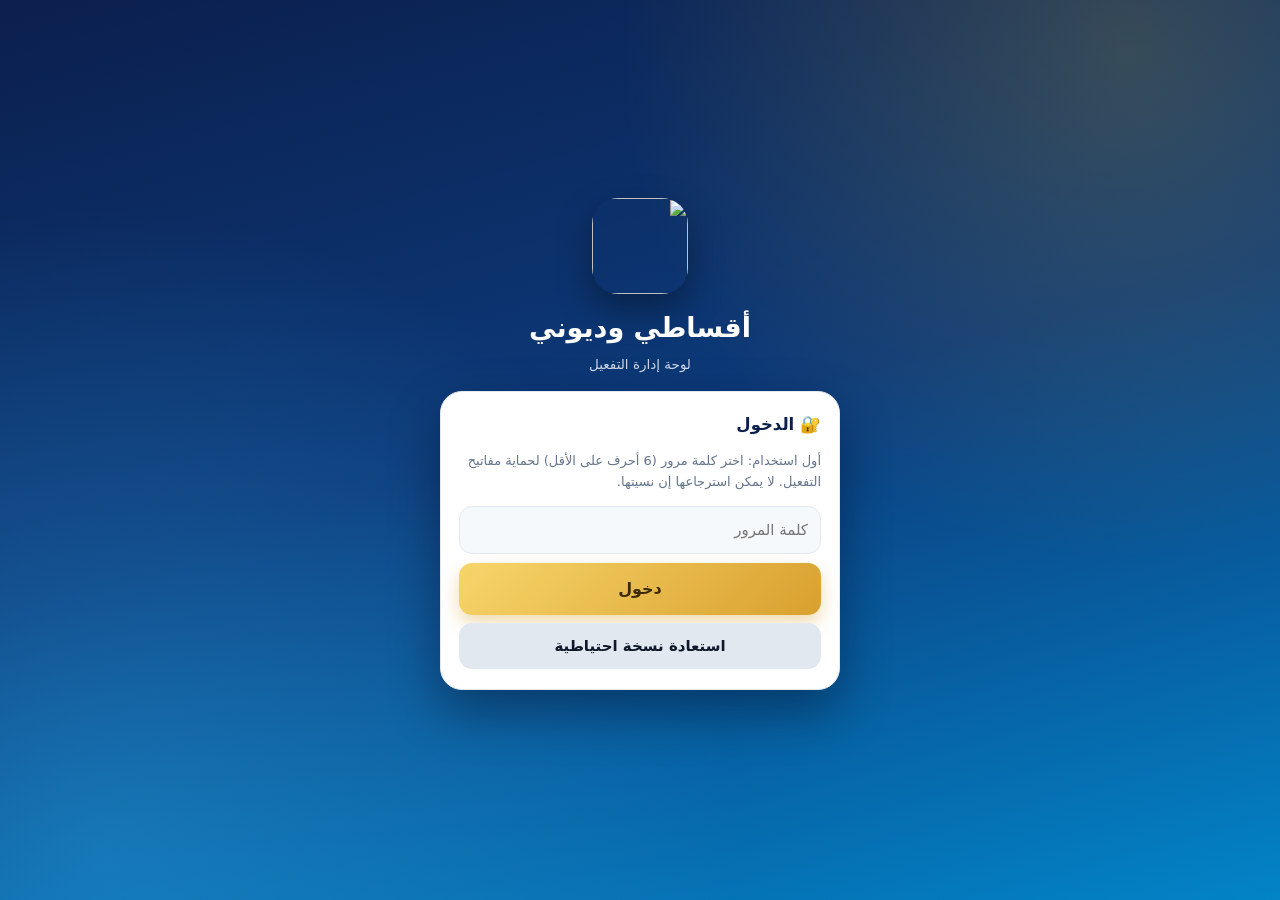
==== admin.html @ 9dcb6767 "Add files via upload" ====
<!DOCTYPE html>
<html lang="ar" dir="rtl">
<head>
<meta charset="utf-8">
<meta name="viewport" content="width=device-width,initial-scale=1,viewport-fit=cover">
<meta name="robots" content="noindex">
<title>إدارة التفعيل</title>
<meta name="theme-color" content="#0b1f4d">
<link rel="manifest" href="admin.webmanifest">
<link rel="icon" type="image/png" href="icon-admin-192.png">
<link rel="apple-touch-icon" href="icon-admin-180.png">
<meta name="apple-mobile-web-app-capable" content="yes">
<meta name="mobile-web-app-capable" content="yes">
<meta name="apple-mobile-web-app-title" content="إدارة التفعيل">
<style>
:root{--navy:#0b1f4d;--blue:#0284c7;--gold:#d9a02e;--bg:#eef3f9;--c:#fff;--t:#0f172a;--m:#64748b;--b:#e2e8f0;--in:#f6f9fc}
@media(prefers-color-scheme:dark){:root{--bg:#07101f;--c:#10203a;--t:#e5edf8;--m:#94a3b8;--b:#22365a;--in:#0b1830}}
*{box-sizing:border-box}
body{margin:0;background:var(--bg);color:var(--t);font:15px/1.6 Cairo,system-ui,-apple-system,sans-serif}
.grad{background:radial-gradient(circle at 88% 6%,rgba(250,204,21,.18),transparent 36%),linear-gradient(165deg,#0b1f4d 0%,#0c3a7a 55%,#0284c7 100%)}
.lkp{min-height:100vh;display:flex;align-items:center;justify-content:center;padding:max(18px,env(safe-area-inset-top)) 18px max(18px,env(safe-area-inset-bottom));background:radial-gradient(circle at 88% 6%,rgba(250,204,21,.18),transparent 36%),radial-gradient(circle at 8% 94%,rgba(56,189,248,.3),transparent 44%),linear-gradient(165deg,#0b1f4d 0%,#0c3a7a 48%,#0284c7 100%)}
.lw{width:100%;max-width:400px;text-align:center}
.logo{width:96px;height:96px;border-radius:26px;display:block;margin:0 auto 12px;box-shadow:0 14px 34px rgba(0,0,0,.35)}
.lw h1{color:#fff;font-size:27px;margin:0}.sub{color:rgba(255,255,255,.8);font-size:13.5px;margin:4px 0 16px}
.card{background:var(--c);border:1px solid var(--b);border-radius:22px;padding:16px;margin-bottom:12px;box-shadow:0 8px 24px rgba(2,6,23,.06)}
.lw .card{padding:20px 18px;box-shadow:0 22px 50px rgba(2,6,23,.38);text-align:right}
h2{font-size:16.5px;margin:0 0 12px;color:var(--navy)}@media(prefers-color-scheme:dark){h2{color:#cfe3ff}}
input,select,textarea{width:100%;padding:11px 12px;border:1.5px solid var(--b);border-radius:13px;font:inherit;margin-bottom:9px;background:var(--in);color:var(--t);outline:none}
input:focus,select:focus,textarea:focus{border-color:var(--blue);box-shadow:0 0 0 4px rgba(2,132,199,.14)}
button{padding:11px 14px;border:0;border-radius:13px;background:var(--blue);color:#fff;font:inherit;font-weight:800;cursor:pointer;transition:transform .15s}button:active{transform:scale(.98)}
button.gold{width:100%;background:linear-gradient(135deg,#f7d56b,#d9a02e);color:#3b2a05;box-shadow:0 8px 18px rgba(217,160,46,.38);font-size:16px;padding:13px}
button.g{background:var(--b);color:var(--t)}button.r{background:#fee2e2;color:#b91c1c}button.sm{padding:7px 14px;font-size:13px;background:rgba(255,255,255,.18);color:#fff}
.row{display:flex;gap:8px;flex-wrap:wrap}.row>*{flex:1}
.top{padding:max(14px,env(safe-area-inset-top)) 16px 40px;border-radius:0 0 28px 28px;color:#fff}
.bar{display:flex;align-items:center;gap:11px;max-width:560px;margin:0 auto 14px}.bar>div{flex:1}.bar b{display:block;font-size:18px;line-height:1.3}.bar small{opacity:.8;font-size:12.5px}
.mini{width:46px;height:46px;border-radius:14px;box-shadow:0 0 0 2px rgba(245,196,81,.6)}
.st{display:grid;grid-template-columns:repeat(4,1fr);gap:8px;max-width:560px;margin:auto}
.st>div{background:rgba(255,255,255,.14);border:1px solid rgba(255,255,255,.28);border-radius:14px;padding:8px 2px;text-align:center;backdrop-filter:blur(6px)}
.st b{display:block;font-size:22px;line-height:1.2}.st small{font-size:11.5px;opacity:.85}
main{max-width:560px;margin:-22px auto 0;padding:0 14px max(24px,env(safe-area-inset-bottom))}
.mut{color:var(--m);font-size:13px}.ltr{direction:ltr;unicode-bidi:plaintext;font-family:ui-monospace,Menlo,monospace;word-break:break-all}
.cu{border-top:1px solid var(--b);padding:12px 0}.cu:first-child{border:0}
.cr{display:flex;align-items:center;gap:10px;margin-bottom:8px}.ci{flex:1;min-width:0}.ci b{display:block}
.av{width:42px;height:42px;border-radius:14px;background:linear-gradient(135deg,#0c3a7a,#0284c7);color:#fff;display:grid;place-items:center;font-weight:800;font-size:17px}
.pl{font-size:12.5px;font-weight:800;border-radius:99px;padding:3px 11px;white-space:nowrap}
.pl.ok{background:#dcfce7;color:#15803d}.pl.warn{background:#fef3c7;color:#b45309}.pl.bad{background:#fee2e2;color:#b91c1c}
.cu button{padding:8px 4px;font-size:13px}
#toast{position:fixed;bottom:24px;left:50%;transform:translateX(-50%);background:#0f172a;color:#fff;padding:9px 18px;border-radius:99px;display:none;z-index:9}
[hidden]{display:none!important}
</style>
</head>
<body>
<div id="lock" class="lkp"><div class="lw">
  <img class="logo" src="icon-admin-192.png" alt="">
  <h1>أقساطي وديوني</h1><div class="sub">لوحة إدارة التفعيل</div>
  <div class="card">
    <h2>🔐 الدخول</h2>
    <p class="mut" id="lt"></p>
    <input id="pw" type="password" placeholder="كلمة المرور" autocomplete="off">
    <textarea id="rs" rows="3" hidden placeholder="الصق النسخة الاحتياطية هنا" class="ltr"></textarea>
    <button class="gold" id="lb">دخول</button>
    <button class="g" id="lr" style="width:100%;margin-top:8px">استعادة نسخة احتياطية</button>
  </div>
</div></div>

<div id="app" hidden>
  <header class="top grad">
    <div class="bar"><img class="mini" src="icon-admin-192.png" alt=""><div><b>أقساطي وديوني</b><small>لوحة إدارة التفعيل</small></div><button class="sm" id="lo">خروج</button></div>
    <div class="st"><div><b id="s1">0</b><small>العملاء</small></div><div><b id="s2">0</b><small>فعّال</small></div><div><b id="s3">0</b><small>ينتهي قريباً</small></div><div><b id="s4">0</b><small>منتهٍ</small></div></div>
  </header>
  <main>
    <div class="card">
      <h2>🔑 إصدار رمز تفعيل</h2>
      <input id="nm" placeholder="اسم العميل">
      <input id="ph" inputmode="numeric" class="ltr" placeholder="واتساب العميل مع المفتاح 9647701234567">
      <input id="dev" class="ltr" placeholder="رقم جهاز العميل XXXX-XXXX" autocapitalize="characters">
      <label class="mut"><input id="any" type="checkbox" style="width:auto;margin-left:6px"> يعمل على أي جهاز</label>
      <select id="dur"><option value="30">شهر</option><option value="90">3 أشهر</option><option value="180">6 أشهر</option><option value="365">سنة</option><option value="0">دائم</option></select>
      <button class="gold" id="go">إصدار الرمز</button>
      <div id="res" hidden style="margin-top:12px">
        <textarea id="out" rows="4" readonly class="ltr"></textarea>
        <div class="row"><button id="cc">نسخ الرمز</button><button id="cw" class="g">💬 إرسال بواتساب</button></div>
      </div>
    </div>
    <div class="card"><h2>👥 العملاء</h2><input id="q" placeholder="🔍 بحث بالاسم أو الرقم"><div id="ls"></div></div>
    <div class="card">
      <h2>⚙️ الإعدادات</h2>
      <p class="mut">رقم واتساب الذي يظهر للعميل في شاشة التفعيل:</p>
      <input id="wa" inputmode="numeric" class="ltr" value="9647737043441">
      <div class="row"><button id="sc">نص license-config.js</button><button class="g" id="bk">نسخة احتياطية</button></div>
      <textarea id="cfg" rows="8" readonly hidden class="ltr" style="margin-top:9px"></textarea>
    </div>
  </main>
</div>
<div id="toast"></div>
<script>
if('serviceWorker' in navigator&&/^https?:$/.test(location.protocol))navigator.serviceWorker.register('sw.js').catch(function(){});
var $=function(i){return document.getElementById(i)};
function lsGet(k){try{return localStorage.getItem(k)}catch(e){return null}}
function lsSet(k,v){try{localStorage.setItem(k,v)}catch(e){}}
var enc=new TextEncoder(),dec=new TextDecoder(),S=null,AK=null,SK=null,salt=null,cur=null;
var ECD={name:'ECDSA',namedCurve:'P-256'};
function b64(u){u=new Uint8Array(u);var s='';for(var i=0;i<u.length;i++)s+=String.fromCharCode(u[i]);return btoa(s)}
function ub64(s){var b=atob(s),u=new Uint8Array(b.length);for(var i=0;i<b.length;i++)u[i]=b.charCodeAt(i);return u}
function b64u(u){return b64(u).replace(/\+/g,'-').replace(/\//g,'_').replace(/=+$/,'')}
function ymd(d){return d.getFullYear()+'-'+('0'+(d.getMonth()+1)).slice(-2)+'-'+('0'+d.getDate()).slice(-2)}
function norm(s){return(s||'').toUpperCase().replace(/[^A-Z0-9]/g,'')}
function fmt(d){return d==='*'?'أي جهاز':d.slice(0,4)+'-'+d.slice(4)}
function msg(t){var m=$('toast');m.textContent=t;m.style.display='block';setTimeout(function(){m.style.display='none'},2500)}
function cp(t){navigator.clipboard.writeText(t).then(function(){msg('تم النسخ')},function(){prompt('انسخ النص:',t)})}
function el(tag,text,cls){var e=document.createElement(tag);if(text)e.textContent=text;if(cls)e.className=cls;return e}

async function derive(pw,sl){var m=await crypto.subtle.importKey('raw',enc.encode(pw),'PBKDF2',false,['deriveKey']);return crypto.subtle.deriveKey({name:'PBKDF2',salt:sl,iterations:200000,hash:'SHA-256'},m,{name:'AES-GCM',length:256},false,['encrypt','decrypt'])}
async function save(){var iv=crypto.getRandomValues(new Uint8Array(12));var ct=await crypto.subtle.encrypt({name:'AES-GCM',iv:iv},AK,enc.encode(JSON.stringify(S)));lsSet('aqsati_vault',JSON.stringify({s:b64(salt),i:b64(iv),c:b64(ct)}))}
async function openVault(text,pw){var v=JSON.parse(text);salt=ub64(v.s);AK=await derive(pw,salt);var pt=await crypto.subtle.decrypt({name:'AES-GCM',iv:ub64(v.i)},AK,ub64(v.c));S=JSON.parse(dec.decode(pt));SK=await crypto.subtle.importKey('jwk',S.priv,ECD,false,['sign'])}
async function setup(pw){salt=crypto.getRandomValues(new Uint8Array(16));AK=await derive(pw,salt);var kp=await crypto.subtle.generateKey(ECD,true,['sign','verify']);S={priv:await crypto.subtle.exportKey('jwk',kp.privateKey),customers:[]};SK=kp.privateKey;await save()}
async function mk(dev,exp){var data=enc.encode(JSON.stringify({d:dev,e:exp}));var sig=await crypto.subtle.sign({name:'ECDSA',hash:'SHA-256'},SK,data);return b64u(data)+'.'+b64u(sig)}

var V=lsGet('aqsati_vault');
$('lt').textContent=V?'أدخل كلمة المرور.':'أول استخدام: اختر كلمة مرور (6 أحرف على الأقل) لحماية مفاتيح التفعيل. لا يمكن استرجاعها إن نسيتها.';
$('lr').onclick=function(){$('rs').hidden=false};
$('lb').onclick=async function(){
  var pw=$('pw').value,rs=$('rs').value.trim();
  if(pw.length<6)return msg('كلمة المرور 6 أحرف على الأقل');
  try{
    if(rs){await openVault(rs,pw);lsSet('aqsati_vault',rs)}
    else if(V)await openVault(V,pw);
    else await setup(pw);
    start();
  }catch(e){msg('كلمة المرور أو النسخة غير صحيحة')}
};
function start(){$('lock').hidden=true;$('app').hidden=false;render()}

function status(c){
  if(c.e==='0')return['دائم','ok'];
  var d=Math.round((new Date(c.e)-new Date(ymd(new Date())))/864e5);
  return d<0?['منتهٍ منذ '+(-d)+' يوم','bad']:d<=7?['باقي '+d+' يوم','warn']:['باقي '+d+' يوم','ok'];
}
function wa(c){window.open('https://wa.me/'+(c.p||'')+'?text='+encodeURIComponent('رمز تفعيل تطبيق الأقساط:\n'+c.c),'_blank')}
function show(c){cur=c;$('out').value=c.c;$('res').hidden=false}
function render(){
  var q=($('q').value||'').toLowerCase(),L=$('ls'),n=S.customers,c={ok:0,warn:0,bad:0};
  n.forEach(function(x){c[status(x)[1]]++});
  $('s1').textContent=n.length;$('s2').textContent=c.ok+c.warn;$('s3').textContent=c.warn;$('s4').textContent=c.bad;
  L.textContent='';
  var a=n.filter(function(x){return(x.n+x.p+x.d).toLowerCase().indexOf(q)>-1});
  if(!a.length){L.appendChild(el('p','لا يوجد عملاء بعد. أصدر أول رمز من الأعلى.','mut'));return}
  a.forEach(function(x){
    var st=status(x),w=el('div','','cu'),t=el('div','','cr'),i=el('div','','ci');
    t.appendChild(el('div',(x.n||'؟').trim().charAt(0),'av'));
    i.appendChild(el('b',x.n));i.appendChild(el('span',(x.p?x.p+'  •  ':'')+fmt(x.d),'mut ltr'));
    t.appendChild(i);t.appendChild(el('span',st[0],'pl '+st[1]));w.appendChild(t);
    var r=el('div','','row');
    [['تجديد','g',function(){$('nm').value=x.n;$('ph').value=x.p;$('any').checked=x.d==='*';$('dev').value=x.d==='*'?'':fmt(x.d);scrollTo(0,0);msg('اختر المدة واضغط إصدار')}],
     ['نسخ الرمز','g',function(){cp(x.c)}],['واتساب','g',function(){wa(x)}],
     ['حذف','r',async function(){if(confirm('حذف '+x.n+'؟')){S.customers=S.customers.filter(function(y){return y!==x});await save();render()}}]
    ].forEach(function(d){var bt=el('button',d[0],d[1]);bt.onclick=d[2];r.appendChild(bt)});
    w.appendChild(r);L.appendChild(w);
  });
}
$('q').oninput=render;
$('go').onclick=async function(){
  var any=$('any').checked,dev=any?'*':norm($('dev').value);
  if(!any&&dev.length!==8)return msg('رقم الجهاز 8 خانات، أو فعّل «أي جهاز»');
  var days=$('dur').value,exp='0';
  if(days!=='0'){var d=new Date();d.setDate(d.getDate()+(+days));exp=ymd(d)}
  var rec={n:$('nm').value.trim()||'بدون اسم',p:$('ph').value.replace(/\D/g,''),d:dev,e:exp,c:await mk(dev,exp),t:ymd(new Date())};
  var i=dev==='*'?-1:S.customers.findIndex(function(x){return x.d===dev});
  if(i>=0)S.customers[i]=rec;else S.customers.unshift(rec);
  await save();show(rec);render();
};
$('cc').onclick=function(){cp($('out').value)};
$('cw').onclick=function(){if(cur)wa(cur)};
$('sc').onclick=function(){
  var pub={kty:'EC',crv:'P-256',x:S.priv.x,y:S.priv.y};
  var t='window.AQSATI_LICENSE = '+JSON.stringify({publicKey:pub,whatsapp:$('wa').value.replace(/\D/g,'')},null,2)+';\n';
  $('cfg').value=t;$('cfg').hidden=false;cp(t);
};
$('bk').onclick=function(){cp(lsGet('aqsati_vault'))};
$('lo').onclick=function(){location.reload()};
</script>
</body>
</html>
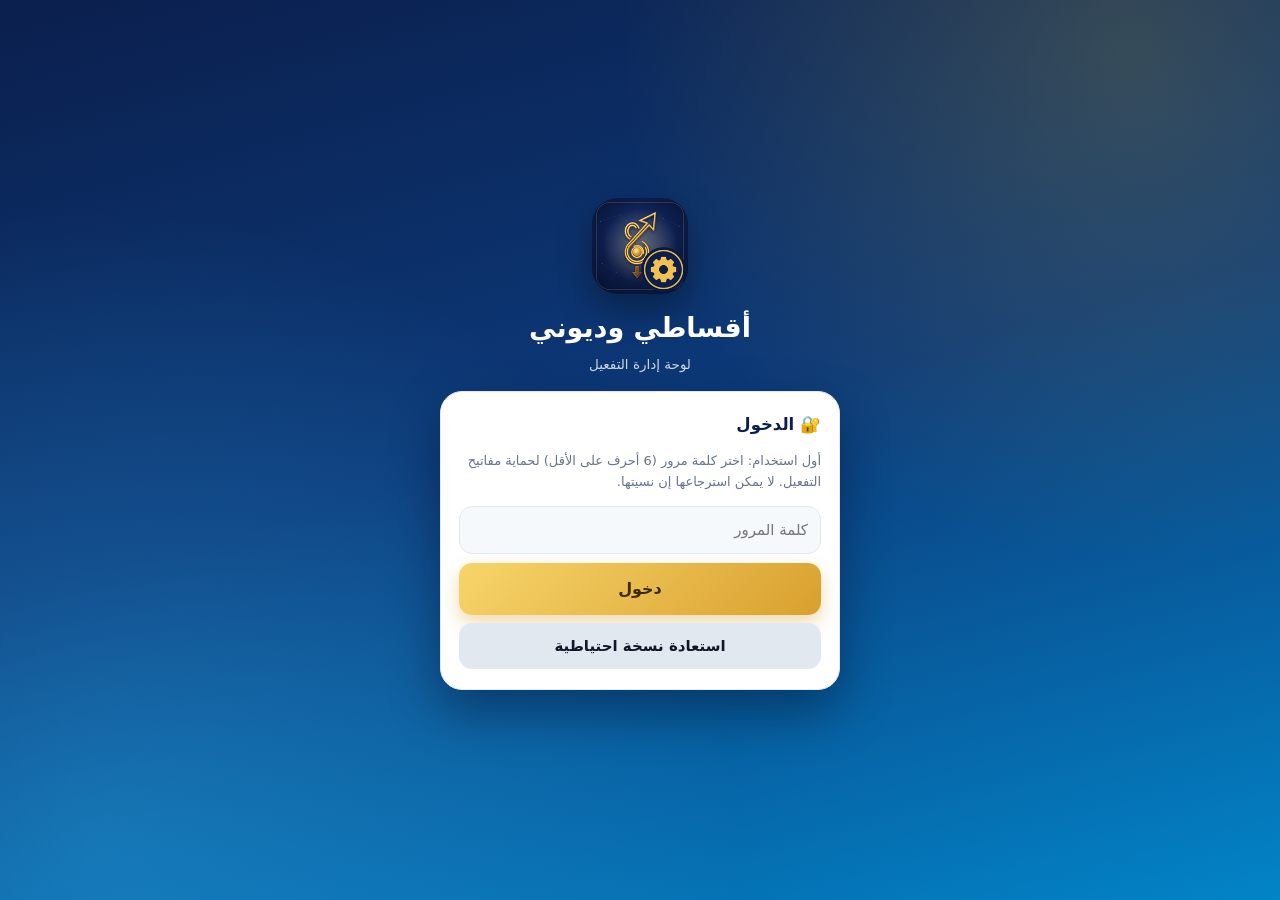
==== commit 4a8db7ca: "Add files via upload" ====
--- a/admin.html
+++ b/admin.html
@@ -7,8 +7,7 @@
 <title>إدارة التفعيل</title>
 <meta name="theme-color" content="#0b1f4d">
 <link rel="manifest" href="admin.webmanifest">
-<link rel="icon" type="image/png" href="icon-admin-192.png">
-<link rel="apple-touch-icon" href="icon-admin-180.png">
+<link rel="apple-touch-icon" href="[data-uri]">
 <meta name="apple-mobile-web-app-capable" content="yes">
 <meta name="mobile-web-app-capable" content="yes">
 <meta name="apple-mobile-web-app-title" content="إدارة التفعيل">
@@ -51,7 +50,7 @@
 </head>
 <body>
 <div id="lock" class="lkp"><div class="lw">
-  <img class="logo" src="icon-admin-192.png" alt="">
+  <img class="logo" data-ic src="" alt="">
   <h1>أقساطي وديوني</h1><div class="sub">لوحة إدارة التفعيل</div>
   <div class="card">
     <h2>🔐 الدخول</h2>
@@ -65,7 +64,7 @@
 
 <div id="app" hidden>
   <header class="top grad">
-    <div class="bar"><img class="mini" src="icon-admin-192.png" alt=""><div><b>أقساطي وديوني</b><small>لوحة إدارة التفعيل</small></div><button class="sm" id="lo">خروج</button></div>
+    <div class="bar"><img class="mini" data-ic src="" alt=""><div><b>أقساطي وديوني</b><small>لوحة إدارة التفعيل</small></div><button class="sm" id="lo">خروج</button></div>
     <div class="st"><div><b id="s1">0</b><small>العملاء</small></div><div><b id="s2">0</b><small>فعّال</small></div><div><b id="s3">0</b><small>ينتهي قريباً</small></div><div><b id="s4">0</b><small>منتهٍ</small></div></div>
   </header>
   <main>
@@ -94,6 +93,9 @@
 </div>
 <div id="toast"></div>
 <script>
+(function(){var u=document.querySelector('link[rel="apple-touch-icon"]').href;
+document.querySelectorAll('img[data-ic]').forEach(function(i){i.src=u});
+var f=document.createElement('link');f.rel='icon';f.type='image/png';f.href=u;document.head.appendChild(f)})();
 if('serviceWorker' in navigator&&/^https?:$/.test(location.protocol))navigator.serviceWorker.register('sw.js').catch(function(){});
 var $=function(i){return document.getElementById(i)};
 function lsGet(k){try{return localStorage.getItem(k)}catch(e){return null}}
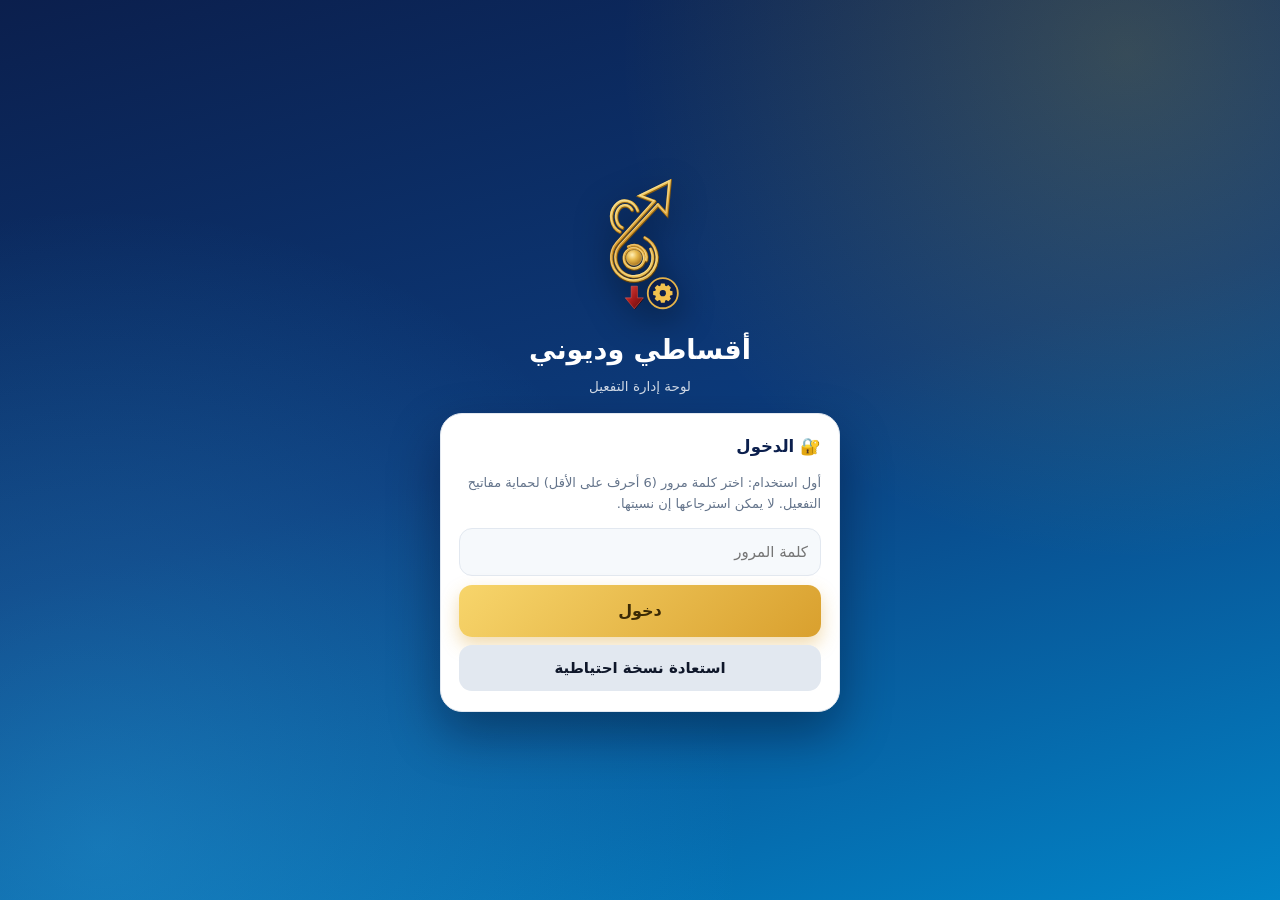
==== commit 8062419d: "Add files via upload" ====
--- a/admin.html
+++ b/admin.html
@@ -46,11 +46,22 @@
 .cu button{padding:8px 4px;font-size:13px}
 #toast{position:fixed;bottom:24px;left:50%;transform:translateX(-50%);background:#0f172a;color:#fff;padding:9px 18px;border-radius:99px;display:none;z-index:9}
 [hidden]{display:none!important}
+
+.lg{width:78px;height:140px;margin:0 auto 12px;filter:drop-shadow(0 10px 18px rgba(0,0,0,.45))}
+.mini{width:30px;height:54px;flex:none;border-radius:0;box-shadow:none;filter:drop-shadow(0 4px 8px rgba(0,0,0,.35))}
+.lkd{stroke-dasharray:1;stroke-dashoffset:1;animation:lkdr 1.1s cubic-bezier(.5,0,.2,1) forwards}@keyframes lkdr{to{stroke-dashoffset:0}}
+.lkc{transform-box:fill-box;transform-origin:center;animation:lkpop .6s 1.1s cubic-bezier(.3,1.6,.5,1) both}@keyframes lkpop{from{opacity:0;transform:scale(.3)}}
+.lkr{animation:lkdn .6s 1.4s ease both}@keyframes lkdn{from{opacity:0;transform:translateY(-30px)}}
+.gr{transform-box:fill-box;transform-origin:center;animation:grs 9s linear infinite}@keyframes grs{to{transform:rotate(360deg)}}
+.st>div{animation:rise .5s both}.st>div:nth-child(2){animation-delay:.08s}.st>div:nth-child(3){animation-delay:.16s}.st>div:nth-child(4){animation-delay:.24s}
+@keyframes rise{from{opacity:0;transform:translateY(10px)}}
+@media(prefers-reduced-motion:reduce){.lkd{animation:none;stroke-dashoffset:0}.lkc,.lkr,.gr,.st>div{animation:none}}
 </style>
 </head>
 <body>
+<svg width="0" height="0" style="position:absolute" aria-hidden="true"><defs><linearGradient id="adg1" gradientUnits="userSpaceOnUse" x1="30" y1="20" x2="260" y2="440"><stop offset="0" stop-color="#fff3c4"/><stop offset=".22" stop-color="#f0c95f"/><stop offset=".5" stop-color="#d89a2c"/><stop offset=".78" stop-color="#eec65c"/><stop offset="1" stop-color="#b8821f"/></linearGradient><linearGradient id="adg2" gradientUnits="userSpaceOnUse" x1="30" y1="20" x2="260" y2="440"><stop offset="0" stop-color="#9a6a14"/><stop offset="1" stop-color="#5a3705"/></linearGradient><radialGradient id="adcoin" cx=".38" cy=".32" r=".8"><stop offset="0" stop-color="#fff0b8"/><stop offset=".4" stop-color="#e8b94c"/><stop offset="1" stop-color="#9a6516"/></radialGradient><linearGradient id="adred" x1="0" y1="0" x2="1" y2="1"><stop offset="0" stop-color="#e0453f"/><stop offset=".5" stop-color="#a51b1b"/><stop offset="1" stop-color="#5a0b0b"/></linearGradient><linearGradient id="adshg" x1="0" y1="0" x2="1" y2="0"><stop offset="0" stop-color="#fff" stop-opacity="0"/><stop offset=".5" stop-color="#fff" stop-opacity=".95"/><stop offset="1" stop-color="#fff" stop-opacity="0"/></linearGradient></defs></svg>
 <div id="lock" class="lkp"><div class="lw">
-  <img class="logo" data-ic src="" alt="">
+  <div class="lg" data-lg></div>
   <h1>أقساطي وديوني</h1><div class="sub">لوحة إدارة التفعيل</div>
   <div class="card">
     <h2>🔐 الدخول</h2>
@@ -64,7 +75,7 @@
 
 <div id="app" hidden>
   <header class="top grad">
-    <div class="bar"><img class="mini" data-ic src="" alt=""><div><b>أقساطي وديوني</b><small>لوحة إدارة التفعيل</small></div><button class="sm" id="lo">خروج</button></div>
+    <div class="bar"><div class="mini" data-lg></div><div><b>أقساطي وديوني</b><small>لوحة إدارة التفعيل</small></div><button class="sm" id="lo">خروج</button></div>
     <div class="st"><div><b id="s1">0</b><small>العملاء</small></div><div><b id="s2">0</b><small>فعّال</small></div><div><b id="s3">0</b><small>ينتهي قريباً</small></div><div><b id="s4">0</b><small>منتهٍ</small></div></div>
   </header>
   <main>
@@ -93,6 +104,10 @@
 </div>
 <div id="toast"></div>
 <script>
+var LG="<svg viewBox=\"0 0 300 540\" style=\"--d:0s;width:100%;height:100%;overflow:visible\" aria-hidden=\"true\"><g fill=\"none\" stroke-linecap=\"round\" stroke-linejoin=\"miter\" stroke-miterlimit=\"6\"><g stroke=\"url(#adg2)\" stroke-width=\"14\" transform=\"translate(1.5,2.5)\"><path class=\"lkd\" pathLength=\"1\" style=\"animation-delay:calc(var(--d) + 0.0s)\" d=\"M205,97 L150,76 L264,20 L252,146 L219,110\"/><path class=\"lkd\" pathLength=\"1\" style=\"animation-delay:calc(var(--d) + 0.25s)\" d=\"M205.0,97.0 L61.6,256.1 A88,88 0 1 0 168.3,237.3\"/><path class=\"lkd\" pathLength=\"1\" style=\"animation-delay:calc(var(--d) + 0.4s)\" d=\"M219.0,110.0 L74.2,266.0 A72,72 0 1 0 190.6,281.2\"/><path class=\"lkd\" pathLength=\"1\" style=\"animation-delay:calc(var(--d) + 0.8s)\" d=\"M104.5,272.6 A48,48 0 0 1 174.0,325.0\"/><path class=\"lkd\" pathLength=\"1\" style=\"animation-delay:calc(var(--d) + 0.6s)\" d=\"M72.1,214.5 A53,62 0 1 1 141.1,133.8\"/><path class=\"lkd\" pathLength=\"1\" style=\"animation-delay:calc(var(--d) + 0.75s)\" d=\"M81.5,198.8 A34,44 0 1 1 118.8,129.9\"/><path class=\"lkd\" pathLength=\"1\" style=\"animation-delay:calc(var(--d) + 0.95s)\" d=\"M166,315 A39,39 0 1 1 165.99,314.8\"/></g><g stroke=\"url(#adg1)\" stroke-width=\"10\"><path class=\"lkd\" pathLength=\"1\" style=\"animation-delay:calc(var(--d) + 0.0s)\" d=\"M205,97 L150,76 L264,20 L252,146 L219,110\"/><path class=\"lkd\" pathLength=\"1\" style=\"animation-delay:calc(var(--d) + 0.25s)\" d=\"M205.0,97.0 L61.6,256.1 A88,88 0 1 0 168.3,237.3\"/><path class=\"lkd\" pathLength=\"1\" style=\"animation-delay:calc(var(--d) + 0.4s)\" d=\"M219.0,110.0 L74.2,266.0 A72,72 0 1 0 190.6,281.2\"/><path class=\"lkd\" pathLength=\"1\" style=\"animation-delay:calc(var(--d) + 0.8s)\" d=\"M104.5,272.6 A48,48 0 0 1 174.0,325.0\"/><path class=\"lkd\" pathLength=\"1\" style=\"animation-delay:calc(var(--d) + 0.6s)\" d=\"M72.1,214.5 A53,62 0 1 1 141.1,133.8\"/><path class=\"lkd\" pathLength=\"1\" style=\"animation-delay:calc(var(--d) + 0.75s)\" d=\"M81.5,198.8 A34,44 0 1 1 118.8,129.9\"/><path class=\"lkd\" pathLength=\"1\" style=\"animation-delay:calc(var(--d) + 0.95s)\" d=\"M166,315 A39,39 0 1 1 165.99,314.8\"/></g><g stroke=\"#fff6d2\" stroke-width=\"2.2\" transform=\"translate(-1.8,-2)\" opacity=\".85\"><path class=\"lkd\" pathLength=\"1\" style=\"animation-delay:calc(var(--d) + 0.0s)\" d=\"M205,97 L150,76 L264,20 L252,146 L219,110\"/><path class=\"lkd\" pathLength=\"1\" style=\"animation-delay:calc(var(--d) + 0.25s)\" d=\"M205.0,97.0 L61.6,256.1 A88,88 0 1 0 168.3,237.3\"/><path class=\"lkd\" pathLength=\"1\" style=\"animation-delay:calc(var(--d) + 0.4s)\" d=\"M219.0,110.0 L74.2,266.0 A72,72 0 1 0 190.6,281.2\"/><path class=\"lkd\" pathLength=\"1\" style=\"animation-delay:calc(var(--d) + 0.8s)\" d=\"M104.5,272.6 A48,48 0 0 1 174.0,325.0\"/><path class=\"lkd\" pathLength=\"1\" style=\"animation-delay:calc(var(--d) + 0.6s)\" d=\"M72.1,214.5 A53,62 0 1 1 141.1,133.8\"/><path class=\"lkd\" pathLength=\"1\" style=\"animation-delay:calc(var(--d) + 0.75s)\" d=\"M81.5,198.8 A34,44 0 1 1 118.8,129.9\"/><path class=\"lkd\" pathLength=\"1\" style=\"animation-delay:calc(var(--d) + 0.95s)\" d=\"M166,315 A39,39 0 1 1 165.99,314.8\"/></g></g><g class=\"lkc\"><circle cx=\"127\" cy=\"319\" r=\"31\" fill=\"#5a3705\" opacity=\".45\"/><circle cx=\"127\" cy=\"315\" r=\"30\" fill=\"url(#adcoin)\" stroke=\"#f5dc92\" stroke-width=\"1.5\"/></g><g class=\"lkr\"><path d=\"M116,425 H140 V470 H163 L128,512 L93,470 H116 Z\" fill=\"#2c0505\" transform=\"translate(2,3)\"/><path d=\"M116,425 H140 V470 H163 L128,512 L93,470 H116 Z\" fill=\"url(#adred)\" stroke=\"#e8645c\" stroke-width=\"2\"/></g><circle cx=\"238\" cy=\"452\" r=\"58\" fill=\"#0b1f4d\" stroke=\"#e5b34a\" stroke-width=\"7\"/><g class=\"gr\"><polygon points=\"266.5,442.7 275.3,444.9 275.3,459.1 266.5,461.3 265.7,463.5 264.7,465.6 269.4,473.4 259.4,483.4 251.6,478.7 249.5,479.7 247.3,480.5 245.1,489.3 230.9,489.3 228.7,480.5 226.5,479.7 224.4,478.7 216.6,483.4 206.6,473.4 211.3,465.6 210.3,463.5 209.5,461.3 200.7,459.1 200.7,444.9 209.5,442.7 210.3,440.5 211.3,438.4 206.6,430.6 216.6,420.6 224.4,425.3 226.5,424.3 228.7,423.5 230.9,414.7 245.1,414.7 247.3,423.5 249.5,424.3 251.6,425.3 259.4,420.6 269.4,430.6 264.7,438.4 265.7,440.5\" fill=\"#f2c14e\"/><circle cx=\"238\" cy=\"452\" r=\"12\" fill=\"#0b1f4d\"/></g></svg>";
+document.querySelectorAll('[data-lg]').forEach(function(e){e.innerHTML=LG});
+var CV={};
+function cnt(id,to){var el=document.getElementById(id),from=CV[id]||0,t0=Date.now();CV[id]=to;(function f(){var p=Math.min(1,(Date.now()-t0)/600),e=1-Math.pow(1-p,3);el.textContent=Math.round(from+(to-from)*e);if(p<1)requestAnimationFrame(f)})()}
 (function(){var u=document.querySelector('link[rel="apple-touch-icon"]').href;
 document.querySelectorAll('img[data-ic]').forEach(function(i){i.src=u});
 var f=document.createElement('link');f.rel='icon';f.type='image/png';f.href=u;document.head.appendChild(f)})();
@@ -143,7 +158,7 @@
 function render(){
   var q=($('q').value||'').toLowerCase(),L=$('ls'),n=S.customers,c={ok:0,warn:0,bad:0};
   n.forEach(function(x){c[status(x)[1]]++});
-  $('s1').textContent=n.length;$('s2').textContent=c.ok+c.warn;$('s3').textContent=c.warn;$('s4').textContent=c.bad;
+  cnt('s1',n.length);cnt('s2',c.ok+c.warn);cnt('s3',c.warn);cnt('s4',c.bad);
   L.textContent='';
   var a=n.filter(function(x){return(x.n+x.p+x.d).toLowerCase().indexOf(q)>-1});
   if(!a.length){L.appendChild(el('p','لا يوجد عملاء بعد. أصدر أول رمز من الأعلى.','mut'));return}
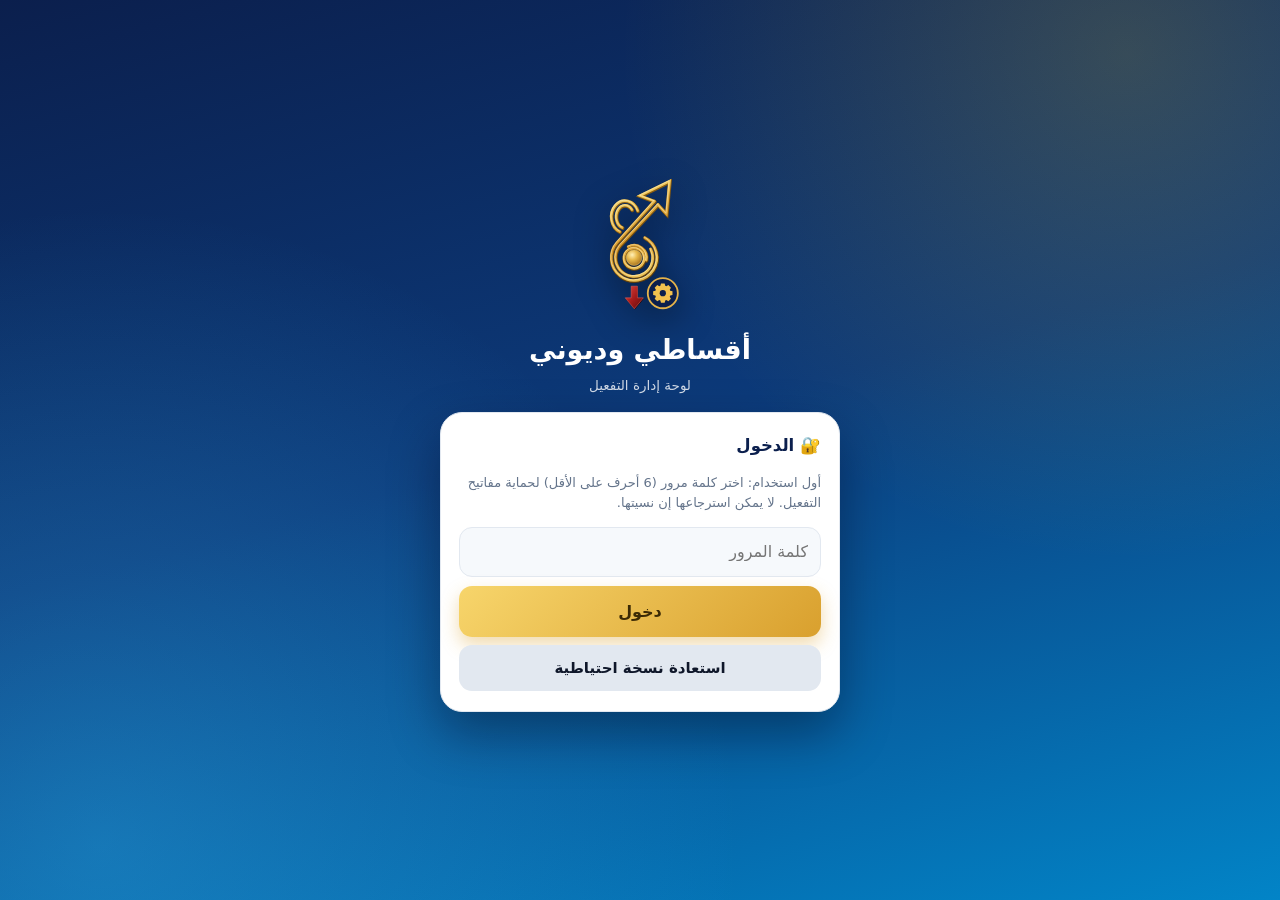
==== commit d093611a: "Add files via upload" ====
--- a/admin.html
+++ b/admin.html
@@ -9,6 +9,7 @@
 <link rel="manifest" href="admin.webmanifest">
 <link rel="apple-touch-icon" href="[data-uri]">
 <meta name="apple-mobile-web-app-capable" content="yes">
+<meta name="apple-mobile-web-app-status-bar-style" content="black-translucent">
 <meta name="mobile-web-app-capable" content="yes">
 <meta name="apple-mobile-web-app-title" content="إدارة التفعيل">
 <style>
@@ -56,6 +57,87 @@
 .st>div{animation:rise .5s both}.st>div:nth-child(2){animation-delay:.08s}.st>div:nth-child(3){animation-delay:.16s}.st>div:nth-child(4){animation-delay:.24s}
 @keyframes rise{from{opacity:0;transform:translateY(10px)}}
 @media(prefers-reduced-motion:reduce){.lkd{animation:none;stroke-dashoffset:0}.lkc,.lkr,.gr,.st>div{animation:none}}
+
+html,body{height:100%;margin:0;overflow:hidden;overscroll-behavior:none}
+#app{display:flex;flex-direction:column;height:100vh;height:100dvh}
+.top{flex:none;padding-bottom:16px}
+.views{flex:1;overflow-y:auto;-webkit-overflow-scrolling:touch;padding:14px 14px calc(100px + env(safe-area-inset-bottom))}
+.vw{max-width:560px;margin:auto;animation:rise .35s both}.vw[hidden]{display:none}
+.nav{position:fixed;left:0;right:0;bottom:0;z-index:10;display:flex;height:calc(66px + env(safe-area-inset-bottom));padding-bottom:env(safe-area-inset-bottom);background:var(--c);border-radius:26px 26px 0 0;box-shadow:0 -8px 26px rgba(2,6,23,.14)}
+.nav .tb{flex:1;background:none;color:var(--m);display:flex;flex-direction:column;align-items:center;justify-content:center;gap:2px;font-size:12px;font-weight:700;border-radius:0;padding:6px}
+.nav .tb.on{color:var(--blue)}.nav .gap{width:88px}
+.fab{position:absolute;left:50%;top:-28px;transform:translateX(-50%);width:64px;height:64px;border-radius:22px;padding:0;background:linear-gradient(135deg,#5cc4f5,#0284c7);box-shadow:0 0 0 7px var(--bg),0 12px 24px rgba(2,132,199,.45);display:grid;place-items:center}
+.fab:active{transform:translateX(-50%) scale(.94)}
+.sh{position:fixed;inset:0;z-index:30;background:rgba(2,6,23,.55);display:flex;align-items:flex-end;justify-content:center;animation:fade .2s}
+.sp{width:100%;max-width:560px;background:var(--c);border-radius:26px 26px 0 0;padding:16px 16px calc(18px + env(safe-area-inset-bottom));max-height:92vh;max-height:92dvh;overflow:auto;animation:sup .3s cubic-bezier(.2,.8,.2,1)}
+.sph{display:flex;justify-content:space-between;align-items:center;margin-bottom:10px}.sph h2{margin:0}
+.x{width:34px;height:34px;padding:0;border-radius:50%;background:var(--b);color:var(--t)}
+@keyframes sup{from{transform:translateY(100%)}}@keyframes fade{from{opacity:0}}
+@media(prefers-reduced-motion:reduce){.vw,.sp,.sh{animation:none}}
+
+#app{position:fixed;inset:0;display:block;height:auto}
+.hm{position:absolute;inset:0;overflow:hidden;display:flex;flex-direction:column;align-items:center;justify-content:center;padding:max(20px,env(safe-area-inset-top)) 20px calc(104px + env(safe-area-inset-bottom));text-align:center;color:#fff}
+.orb{position:absolute;border-radius:50%;filter:blur(42px);opacity:.5;animation:orb 9s ease-in-out infinite alternate}
+.o1{width:260px;height:260px;background:#38bdf8;top:-60px;right:-70px}.o2{width:300px;height:300px;background:#d9a02e;opacity:.2;bottom:70px;left:-110px;animation-delay:-4s}
+@keyframes orb{to{transform:translate(30px,40px) scale(1.12)}}
+.hl{position:relative;width:230px;height:240px;display:grid;place-items:center}
+.hlg{position:relative;z-index:2;width:98px;height:176px;animation:flt 5s ease-in-out infinite;filter:drop-shadow(0 14px 26px rgba(0,0,0,.45))}
+@keyframes flt{50%{transform:translateY(-8px)}}
+.rg{position:absolute;left:50%;top:50%;width:150px;height:150px;margin:-75px 0 0 -75px;border-radius:50%;border:2px solid rgba(245,196,81,.55);opacity:0;animation:rg 3.6s ease-out infinite}
+.r2{animation-delay:1.2s}.r3{animation-delay:2.4s}
+@keyframes rg{0%{transform:scale(.6);opacity:.75}100%{transform:scale(2.1);opacity:0}}
+.ht{font-size:34px;line-height:1.3;font-weight:800;margin:6px 0 2px;background:linear-gradient(100deg,#fff 20%,#f7d56b 40%,#fff3c4 50%,#f7d56b 60%,#fff 80%);background-size:250% 100%;-webkit-background-clip:text;background-clip:text;-webkit-text-fill-color:transparent;animation:ttl .9s .5s both,shn 4.5s 1.6s ease-in-out infinite}
+@keyframes ttl{from{opacity:0;transform:translateY(16px)}}@keyframes shn{to{background-position:-150% 0}}
+.hs{font-size:15px;opacity:.85;letter-spacing:.5px;animation:ttl .9s .75s both}
+.hm .st{margin-top:22px;width:100%;max-width:420px}
+.navw{position:fixed;left:0;right:0;bottom:0;z-index:40;filter:drop-shadow(0 -6px 14px rgba(2,6,23,.13))}
+.nb{display:flex;height:70px}.nl,.nr{flex:1;display:flex;background:var(--c)}
+.nl{border-top-right-radius:30px}.nr{border-top-left-radius:30px}
+.nm{width:140px;height:70px;flex:none;display:block}.nsafe{height:env(safe-area-inset-bottom);background:var(--c)}
+.tb{flex:1;position:relative;background:none;color:#9aa7b6;display:flex;flex-direction:column;align-items:center;justify-content:center;gap:3px;font-size:13px;font-weight:600;border-radius:0;padding:6px 2px}
+.tb svg{width:30px;height:30px}.tb.on{color:#2563eb}
+.bd{position:absolute;top:2px;left:calc(50% + 4px);min-width:24px;height:24px;padding:0 6px;border-radius:12px;background:#2f7ee8;color:#fff;font-size:12.5px;font-weight:800;display:grid;place-items:center}
+.fab{position:absolute;left:50%;top:-38px;transform:translateX(-50%);width:76px;height:76px;padding:0;border-radius:28px;background:linear-gradient(145deg,#41c0f8,#0b92dc);box-shadow:0 14px 28px rgba(14,140,214,.42);display:grid;place-items:center}
+.sh{position:fixed;inset:0;z-index:30;background:rgba(2,6,23,.5);-webkit-backdrop-filter:blur(6px);backdrop-filter:blur(6px);display:flex;align-items:flex-end;justify-content:center;animation:fade .3s both}
+.sp{width:100%;max-width:640px;height:90vh;height:90dvh;max-height:none;padding:0;display:flex;flex-direction:column;background:var(--bg);border-radius:30px 30px 0 0;box-shadow:0 -14px 40px rgba(2,6,23,.35);animation:pop .5s cubic-bezier(.16,1,.3,1) both;overflow:hidden}
+.sp.auto{height:auto;max-height:90dvh}
+.sgr{display:block;flex:none;width:44px;height:5px;border-radius:3px;background:rgba(148,163,184,.6);margin:9px auto 0}
+.sph{flex:none;margin:0;padding:12px 18px 10px}
+.sb{flex:1;overflow-y:auto;-webkit-overflow-scrolling:touch;padding:4px 14px calc(104px + env(safe-area-inset-bottom))}
+@keyframes pop{from{transform:translateY(100%) scale(.96);opacity:.6}}
+.sh.out{animation:fadeo .25s both}.sh.out .sp{animation:popo .25s ease-in both}
+@keyframes fadeo{to{opacity:0}}@keyframes popo{to{transform:translateY(100%)}}
+@media(prefers-reduced-motion:reduce){.orb,.hlg,.rg,.ht,.hs,.sp,.sh{animation:none}.rg{opacity:0}}
+
+.hm{display:block;padding:0;overflow-x:hidden;overflow-y:auto;-webkit-overflow-scrolling:touch;text-align:initial}
+.hero{--p:0;position:relative;display:flex;flex-direction:column;align-items:center;text-align:center;color:#fff;padding:max(18px,env(safe-area-inset-top)) 20px 6px;transform-origin:top center;transform:translateY(calc(var(--p)*-26px)) scale(calc(1 - var(--p)*.1));opacity:calc(1 - var(--p)*.85)}
+.hl{width:200px;height:188px}.hlg{width:76px;height:137px}.rg{width:120px;height:120px;margin:-60px 0 0 -60px}
+.ht{font-size:30px}.hero .st{margin-top:16px}
+.cp{position:relative;min-height:72vh;background:var(--bg);border-radius:30px 30px 0 0;margin-top:18px;padding:0 14px calc(116px + env(safe-area-inset-bottom));box-shadow:0 -10px 30px rgba(2,6,23,.2);animation:rise .6s .4s both}
+.ci2{max-width:560px;margin:auto}.cp .sgr{margin-bottom:6px}
+.ch{display:flex;align-items:center;justify-content:space-between;margin:8px 0 10px}.ch h2{margin:0}
+.cn{background:#2f7ee8;color:#fff;font-weight:800;border-radius:99px;padding:2px 13px;font-size:13.5px}
+.cp .cu{background:var(--c);border:1px solid var(--b);border-radius:18px;padding:12px;margin-bottom:10px;box-shadow:0 4px 14px rgba(2,6,23,.05)}
+.emp{text-align:center;padding:30px 0}
+.nl,.nr{justify-content:center}
+.h3{font-size:15px;margin:0 0 6px}
+.xt{display:flex;align-items:center;gap:12px;width:100%;text-align:right;background:linear-gradient(135deg,#fff1f2,#ffe4e6);color:#be123c;border:1px solid #fecdd3;border-radius:16px;padding:12px 14px}
+.xt svg{width:28px;height:28px;flex:none}.xt b{display:block;font-size:15px}.xt small{display:block;font-weight:600;opacity:.8;font-size:12px}
+@media(prefers-color-scheme:dark){.xt{background:#3b1220;border-color:#5b1d33;color:#fda4af}}
+
+html{background:#0b1f4d;-webkit-text-size-adjust:100%}
+body{-webkit-tap-highlight-color:transparent;-webkit-user-select:none;user-select:none;touch-action:manipulation;-webkit-touch-callout:none}
+input,select,textarea{-webkit-user-select:text;user-select:text;font-size:16px}
+.pg{position:fixed;inset:0;z-index:35;display:flex;flex-direction:column;background:var(--bg);transform:translateX(-102%);visibility:hidden;transition:transform .42s cubic-bezier(.2,.8,.2,1),visibility 0s .42s}
+.pg.on{transform:none;visibility:visible;transition:transform .42s cubic-bezier(.2,.8,.2,1),visibility 0s}
+.ph{flex:none;display:flex;align-items:center;gap:12px;color:#fff;padding:max(14px,env(safe-area-inset-top)) max(16px,env(safe-area-inset-right)) 20px max(16px,env(safe-area-inset-left));border-radius:0 0 28px 28px;box-shadow:0 10px 26px rgba(2,6,23,.22)}
+.pbk{width:42px;height:42px;padding:0;border-radius:14px;background:rgba(255,255,255,.16);border:1px solid rgba(255,255,255,.3);display:grid;place-items:center}.pbk svg{width:22px;height:22px}
+.pt{flex:1}.pt b{display:block;font-size:20px;line-height:1.3}.pt small{opacity:.8;font-size:12.5px}
+.pgr svg{width:34px;height:34px;animation:grs 9s linear infinite}
+.pbd{flex:1;overflow-y:auto;-webkit-overflow-scrolling:touch;padding:16px max(14px,env(safe-area-inset-right)) calc(24px + env(safe-area-inset-bottom)) max(14px,env(safe-area-inset-left))}
+.pin{max-width:560px;margin:auto}.pg.on .pin .card{animation:rise .5s both}.pg.on .pin .card:nth-child(2){animation-delay:.08s}.pg.on .pin .card:nth-child(3){animation-delay:.16s}
+.navw{transition:transform .4s cubic-bezier(.2,.8,.2,1)}body.pgo .navw{transform:translateY(125%)}
+@media(prefers-reduced-motion:reduce){.pg,.navw{transition:none}.pgr svg{animation:none}}
 </style>
 </head>
 <body>
@@ -74,34 +156,56 @@
 </div></div>
 
 <div id="app" hidden>
-  <header class="top grad">
-    <div class="bar"><div class="mini" data-lg></div><div><b>أقساطي وديوني</b><small>لوحة إدارة التفعيل</small></div><button class="sm" id="lo">خروج</button></div>
-    <div class="st"><div><b id="s1">0</b><small>العملاء</small></div><div><b id="s2">0</b><small>فعّال</small></div><div><b id="s3">0</b><small>ينتهي قريباً</small></div><div><b id="s4">0</b><small>منتهٍ</small></div></div>
-  </header>
-  <main>
-    <div class="card">
-      <h2>🔑 إصدار رمز تفعيل</h2>
-      <input id="nm" placeholder="اسم العميل">
-      <input id="ph" inputmode="numeric" class="ltr" placeholder="واتساب العميل مع المفتاح 9647701234567">
-      <input id="dev" class="ltr" placeholder="رقم جهاز العميل XXXX-XXXX" autocapitalize="characters">
-      <label class="mut"><input id="any" type="checkbox" style="width:auto;margin-left:6px"> يعمل على أي جهاز</label>
-      <select id="dur"><option value="30">شهر</option><option value="90">3 أشهر</option><option value="180">6 أشهر</option><option value="365">سنة</option><option value="0">دائم</option></select>
-      <button class="gold" id="go">إصدار الرمز</button>
-      <div id="res" hidden style="margin-top:12px">
-        <textarea id="out" rows="4" readonly class="ltr"></textarea>
-        <div class="row"><button id="cc">نسخ الرمز</button><button id="cw" class="g">💬 إرسال بواتساب</button></div>
-      </div>
+  <div class="hm grad" id="hm">
+    <i class="orb o1"></i><i class="orb o2"></i>
+    <div class="hero" id="hero">
+      <div class="hl"><i class="rg"></i><i class="rg r2"></i><i class="rg r3"></i><div class="hlg" data-lg></div></div>
+      <h1 class="ht">لوحة إدارة التفعيل</h1>
+      <div class="hs">أقساطي وديوني</div>
+      <div class="st"><div><b id="s1">0</b><small>العملاء</small></div><div><b id="s2">0</b><small>فعّال</small></div><div><b id="s3">0</b><small>ينتهي قريباً</small></div><div><b id="s4">0</b><small>منتهٍ</small></div></div>
     </div>
-    <div class="card"><h2>👥 العملاء</h2><input id="q" placeholder="🔍 بحث بالاسم أو الرقم"><div id="ls"></div></div>
-    <div class="card">
-      <h2>⚙️ الإعدادات</h2>
-      <p class="mut">رقم واتساب الذي يظهر للعميل في شاشة التفعيل:</p>
-      <input id="wa" inputmode="numeric" class="ltr" value="9647737043441">
+    <section class="cp"><i class="sgr"></i><div class="ci2">
+      <div class="ch"><h2>👥 العملاء</h2><span class="cn" id="cn">0</span></div>
+      <input id="q" placeholder="🔍 بحث بالاسم أو الرقم"><div id="ls"></div>
+    </div></section>
+  </div>
+  <div class="navw">
+    <div class="nb">
+      <div class="nl"><button class="tb on" id="t0"><svg viewBox="0 0 24 24" fill="none" stroke="currentColor" stroke-width="1.9" stroke-linecap="round" stroke-linejoin="round"><path d="M3 11.5 12 4l9 7.5"/><path d="M5.5 10v9.5h4.5v-5h4v5h4.5V10"/></svg><span>الرئيسية</span></button></div>
+      <svg class="nm" viewBox="0 0 140 70" preserveAspectRatio="none" aria-hidden="true"><path d="M0,0 C28,0 38,41 70,41 C102,41 112,0 140,0 V70 H0 Z" style="fill:var(--c)"/></svg>
+      <div class="nr"><button class="tb" id="t2"><svg viewBox="0 0 24 24" fill="none" stroke="currentColor" stroke-width="1.9" stroke-linecap="round" stroke-linejoin="round"><circle cx="12" cy="12" r="3.5"/><path d="M12 2.5v3M12 18.5v3M2.5 12h3M18.5 12h3M5.3 5.3l2.1 2.1M16.6 16.6l2.1 2.1M18.7 5.3l-2.1 2.1M7.4 16.6l-2.1 2.1"/></svg><span>الإعدادات</span></button></div>
+    </div>
+    <div class="nsafe"></div>
+    <button class="fab" id="fab" aria-label="إصدار رمز جديد"><svg width="38" height="38" viewBox="0 0 24 24" fill="none" stroke="#fff" stroke-width="2.2" stroke-linecap="round"><path d="M12 4v16M4 12h16"/></svg></button>
+  </div>
+</div>
+
+<div id="pgS" class="pg" aria-label="الإعدادات">
+  <header class="ph grad"><button class="pbk" id="pb" aria-label="رجوع"><svg viewBox="0 0 24 24" fill="none" stroke="currentColor" stroke-width="2.2" stroke-linecap="round" stroke-linejoin="round"><path d="M5 12h14M13 6l6 6-6 6"/></svg></button><div class="pt"><b>الإعدادات</b><small>لوحة إدارة التفعيل</small></div><span class="pgr"><svg viewBox="0 0 24 24" fill="none" stroke="#f7d56b" stroke-width="1.9" stroke-linecap="round"><circle cx="12" cy="12" r="3.5"/><path d="M12 2.5v3M12 18.5v3M2.5 12h3M18.5 12h3M5.3 5.3l2.1 2.1M16.6 16.6l2.1 2.1M18.7 5.3l-2.1 2.1M7.4 16.6l-2.1 2.1"/></svg></span></header>
+  <div class="pbd"><div class="pin">
+    <div class="card"><h2 class="h3">💬 واتساب التفعيل</h2><p class="mut">الرقم الذي يظهر للعميل في شاشة التفعيل.</p>
+      <input id="wa" inputmode="numeric" class="ltr" value="9647737043441" style="margin:0"></div>
+    <div class="card"><h2 class="h3">🧩 ملف الإعداد والنسخ الاحتياطي</h2><p class="mut">انسخ نص الإعداد وضعه في license-config.js، واحفظ نسخة احتياطية مشفّرة من مفاتيحك.</p>
       <div class="row"><button id="sc">نص license-config.js</button><button class="g" id="bk">نسخة احتياطية</button></div>
-      <textarea id="cfg" rows="8" readonly hidden class="ltr" style="margin-top:9px"></textarea>
-    </div>
-  </main>
+      <textarea id="cfg" rows="8" readonly hidden class="ltr" style="margin:9px 0 0"></textarea></div>
+    <div class="card"><h2 class="h3">🔒 الحساب</h2>
+      <button class="xt" id="xt"><svg viewBox="0 0 24 24" fill="none" stroke="currentColor" stroke-width="1.9" stroke-linecap="round" stroke-linejoin="round"><path d="M9 4H5.5A1.5 1.5 0 0 0 4 5.5v13A1.5 1.5 0 0 0 5.5 20H9"/><path d="M16 8l4 4-4 4M20 12H9"/></svg><span><b>تسجيل الخروج</b><small>يُقفل التطبيق وتحتاج كلمة المرور للدخول مجدداً</small></span></button></div>
+  </div></div>
 </div>
+
+<div id="shI" class="sh" hidden><div class="sp auto"><i class="sgr"></i>
+  <div class="sph"><h2>🔑 إصدار رمز تفعيل</h2><button class="x" data-x="shI" aria-label="إغلاق">✕</button></div>
+  <div class="sb"><div class="card">
+    <input id="nm" placeholder="اسم العميل">
+    <input id="ph" inputmode="numeric" class="ltr" placeholder="واتساب العميل مع المفتاح 9647701234567">
+    <input id="dev" class="ltr" placeholder="رقم جهاز العميل XXXX-XXXX" autocapitalize="characters">
+    <label class="mut"><input id="any" type="checkbox" style="width:auto;margin-left:6px"> يعمل على أي جهاز</label>
+    <select id="dur"><option value="30">شهر</option><option value="90">3 أشهر</option><option value="180">6 أشهر</option><option value="365">سنة</option><option value="0">دائم</option></select>
+    <button class="gold" id="go">إصدار الرمز</button>
+    <div id="res" hidden style="margin-top:12px"><textarea id="out" rows="4" readonly class="ltr"></textarea>
+      <div class="row"><button id="cc">نسخ الرمز</button><button id="cw" class="g">💬 إرسال بواتساب</button></div></div>
+  </div></div>
+</div></div>
 <div id="toast"></div>
 <script>
 var LG="<svg viewBox=\"0 0 300 540\" style=\"--d:0s;width:100%;height:100%;overflow:visible\" aria-hidden=\"true\"><g fill=\"none\" stroke-linecap=\"round\" stroke-linejoin=\"miter\" stroke-miterlimit=\"6\"><g stroke=\"url(#adg2)\" stroke-width=\"14\" transform=\"translate(1.5,2.5)\"><path class=\"lkd\" pathLength=\"1\" style=\"animation-delay:calc(var(--d) + 0.0s)\" d=\"M205,97 L150,76 L264,20 L252,146 L219,110\"/><path class=\"lkd\" pathLength=\"1\" style=\"animation-delay:calc(var(--d) + 0.25s)\" d=\"M205.0,97.0 L61.6,256.1 A88,88 0 1 0 168.3,237.3\"/><path class=\"lkd\" pathLength=\"1\" style=\"animation-delay:calc(var(--d) + 0.4s)\" d=\"M219.0,110.0 L74.2,266.0 A72,72 0 1 0 190.6,281.2\"/><path class=\"lkd\" pathLength=\"1\" style=\"animation-delay:calc(var(--d) + 0.8s)\" d=\"M104.5,272.6 A48,48 0 0 1 174.0,325.0\"/><path class=\"lkd\" pathLength=\"1\" style=\"animation-delay:calc(var(--d) + 0.6s)\" d=\"M72.1,214.5 A53,62 0 1 1 141.1,133.8\"/><path class=\"lkd\" pathLength=\"1\" style=\"animation-delay:calc(var(--d) + 0.75s)\" d=\"M81.5,198.8 A34,44 0 1 1 118.8,129.9\"/><path class=\"lkd\" pathLength=\"1\" style=\"animation-delay:calc(var(--d) + 0.95s)\" d=\"M166,315 A39,39 0 1 1 165.99,314.8\"/></g><g stroke=\"url(#adg1)\" stroke-width=\"10\"><path class=\"lkd\" pathLength=\"1\" style=\"animation-delay:calc(var(--d) + 0.0s)\" d=\"M205,97 L150,76 L264,20 L252,146 L219,110\"/><path class=\"lkd\" pathLength=\"1\" style=\"animation-delay:calc(var(--d) + 0.25s)\" d=\"M205.0,97.0 L61.6,256.1 A88,88 0 1 0 168.3,237.3\"/><path class=\"lkd\" pathLength=\"1\" style=\"animation-delay:calc(var(--d) + 0.4s)\" d=\"M219.0,110.0 L74.2,266.0 A72,72 0 1 0 190.6,281.2\"/><path class=\"lkd\" pathLength=\"1\" style=\"animation-delay:calc(var(--d) + 0.8s)\" d=\"M104.5,272.6 A48,48 0 0 1 174.0,325.0\"/><path class=\"lkd\" pathLength=\"1\" style=\"animation-delay:calc(var(--d) + 0.6s)\" d=\"M72.1,214.5 A53,62 0 1 1 141.1,133.8\"/><path class=\"lkd\" pathLength=\"1\" style=\"animation-delay:calc(var(--d) + 0.75s)\" d=\"M81.5,198.8 A34,44 0 1 1 118.8,129.9\"/><path class=\"lkd\" pathLength=\"1\" style=\"animation-delay:calc(var(--d) + 0.95s)\" d=\"M166,315 A39,39 0 1 1 165.99,314.8\"/></g><g stroke=\"#fff6d2\" stroke-width=\"2.2\" transform=\"translate(-1.8,-2)\" opacity=\".85\"><path class=\"lkd\" pathLength=\"1\" style=\"animation-delay:calc(var(--d) + 0.0s)\" d=\"M205,97 L150,76 L264,20 L252,146 L219,110\"/><path class=\"lkd\" pathLength=\"1\" style=\"animation-delay:calc(var(--d) + 0.25s)\" d=\"M205.0,97.0 L61.6,256.1 A88,88 0 1 0 168.3,237.3\"/><path class=\"lkd\" pathLength=\"1\" style=\"animation-delay:calc(var(--d) + 0.4s)\" d=\"M219.0,110.0 L74.2,266.0 A72,72 0 1 0 190.6,281.2\"/><path class=\"lkd\" pathLength=\"1\" style=\"animation-delay:calc(var(--d) + 0.8s)\" d=\"M104.5,272.6 A48,48 0 0 1 174.0,325.0\"/><path class=\"lkd\" pathLength=\"1\" style=\"animation-delay:calc(var(--d) + 0.6s)\" d=\"M72.1,214.5 A53,62 0 1 1 141.1,133.8\"/><path class=\"lkd\" pathLength=\"1\" style=\"animation-delay:calc(var(--d) + 0.75s)\" d=\"M81.5,198.8 A34,44 0 1 1 118.8,129.9\"/><path class=\"lkd\" pathLength=\"1\" style=\"animation-delay:calc(var(--d) + 0.95s)\" d=\"M166,315 A39,39 0 1 1 165.99,314.8\"/></g></g><g class=\"lkc\"><circle cx=\"127\" cy=\"319\" r=\"31\" fill=\"#5a3705\" opacity=\".45\"/><circle cx=\"127\" cy=\"315\" r=\"30\" fill=\"url(#adcoin)\" stroke=\"#f5dc92\" stroke-width=\"1.5\"/></g><g class=\"lkr\"><path d=\"M116,425 H140 V470 H163 L128,512 L93,470 H116 Z\" fill=\"#2c0505\" transform=\"translate(2,3)\"/><path d=\"M116,425 H140 V470 H163 L128,512 L93,470 H116 Z\" fill=\"url(#adred)\" stroke=\"#e8645c\" stroke-width=\"2\"/></g><circle cx=\"238\" cy=\"452\" r=\"58\" fill=\"#0b1f4d\" stroke=\"#e5b34a\" stroke-width=\"7\"/><g class=\"gr\"><polygon points=\"266.5,442.7 275.3,444.9 275.3,459.1 266.5,461.3 265.7,463.5 264.7,465.6 269.4,473.4 259.4,483.4 251.6,478.7 249.5,479.7 247.3,480.5 245.1,489.3 230.9,489.3 228.7,480.5 226.5,479.7 224.4,478.7 216.6,483.4 206.6,473.4 211.3,465.6 210.3,463.5 209.5,461.3 200.7,459.1 200.7,444.9 209.5,442.7 210.3,440.5 211.3,438.4 206.6,430.6 216.6,420.6 224.4,425.3 226.5,424.3 228.7,423.5 230.9,414.7 245.1,414.7 247.3,423.5 249.5,424.3 251.6,425.3 259.4,420.6 269.4,430.6 264.7,438.4 265.7,440.5\" fill=\"#f2c14e\"/><circle cx=\"238\" cy=\"452\" r=\"12\" fill=\"#0b1f4d\"/></g></svg>";
@@ -158,24 +262,40 @@
 function render(){
   var q=($('q').value||'').toLowerCase(),L=$('ls'),n=S.customers,c={ok:0,warn:0,bad:0};
   n.forEach(function(x){c[status(x)[1]]++});
-  cnt('s1',n.length);cnt('s2',c.ok+c.warn);cnt('s3',c.warn);cnt('s4',c.bad);
+  cnt('s1',n.length);$('cn').textContent=n.length;cnt('s2',c.ok+c.warn);cnt('s3',c.warn);cnt('s4',c.bad);
   L.textContent='';
   var a=n.filter(function(x){return(x.n+x.p+x.d).toLowerCase().indexOf(q)>-1});
-  if(!a.length){L.appendChild(el('p','لا يوجد عملاء بعد. أصدر أول رمز من الأعلى.','mut'));return}
+  if(!a.length){L.appendChild(el('p','لا يوجد عملاء بعد. اضغط زر + لإصدار أول رمز.','mut emp'));return}
   a.forEach(function(x){
     var st=status(x),w=el('div','','cu'),t=el('div','','cr'),i=el('div','','ci');
     t.appendChild(el('div',(x.n||'؟').trim().charAt(0),'av'));
     i.appendChild(el('b',x.n));i.appendChild(el('span',(x.p?x.p+'  •  ':'')+fmt(x.d),'mut ltr'));
     t.appendChild(i);t.appendChild(el('span',st[0],'pl '+st[1]));w.appendChild(t);
     var r=el('div','','row');
-    [['تجديد','g',function(){$('nm').value=x.n;$('ph').value=x.p;$('any').checked=x.d==='*';$('dev').value=x.d==='*'?'':fmt(x.d);scrollTo(0,0);msg('اختر المدة واضغط إصدار')}],
+    [['تجديد','g',function(){$('nm').value=x.n;$('ph').value=x.p;$('any').checked=x.d==='*';$('dev').value=x.d==='*'?'':fmt(x.d);openSheet(true);msg('اختر المدة واضغط إصدار')}],
      ['نسخ الرمز','g',function(){cp(x.c)}],['واتساب','g',function(){wa(x)}],
      ['حذف','r',async function(){if(confirm('حذف '+x.n+'؟')){S.customers=S.customers.filter(function(y){return y!==x});await save();render()}}]
     ].forEach(function(d){var bt=el('button',d[0],d[1]);bt.onclick=d[2];r.appendChild(bt)});
     w.appendChild(r);L.appendChild(w);
   });
 }
+var SH=['shI'];
+function act(id){['t0','t2'].forEach(function(i){$(i).classList.toggle('on',i===id)})}
+function openS(id,tb){SH.forEach(function(i){if(i!==id)$(i).hidden=true});var s=$(id);s.classList.remove('out');s.hidden=false;if(tb)act(tb)}
+function closeS(id){var s=$(id);if(s.hidden)return;s.classList.add('out');setTimeout(function(){s.hidden=true;s.classList.remove('out');if(!SH.some(function(i){return !$(i).hidden}))act('t0')},230)}
+function openSheet(keep){if(!keep){['nm','ph','dev'].forEach(function(i){$(i).value=''});$('any').checked=false;$('res').hidden=true}openS('shI')}
+$('t0').onclick=function(){SH.forEach(closeS);act('t0');$('hm').scrollTo({top:0,behavior:'smooth'})};
+function openPage(){$('pgS').classList.add('on');document.body.classList.add('pgo');try{history.pushState({pg:1},'')}catch(e){}}
+function closePage(){$('pgS').classList.remove('on');document.body.classList.remove('pgo')}
+$('t2').onclick=openPage;
+$('pb').onclick=function(){if(history.state&&history.state.pg)history.back();else closePage()};
+addEventListener('popstate',closePage);
+$('xt').onclick=function(){location.reload()};
+$('fab').onclick=function(){openSheet(false)};
+document.querySelectorAll('[data-x]').forEach(function(b){b.onclick=function(){closeS(b.getAttribute('data-x'))}});
+document.querySelectorAll('.sh').forEach(function(s){s.onclick=function(e){if(e.target===s)closeS(s.id)}});
 $('q').oninput=render;
+(function(){var hm=$('hm'),h=$('hero'),t=0;hm.addEventListener('scroll',function(){if(t)return;t=requestAnimationFrame(function(){t=0;h.style.setProperty('--p',Math.min(1,hm.scrollTop/260))})},{passive:true})})();
 $('go').onclick=async function(){
   var any=$('any').checked,dev=any?'*':norm($('dev').value);
   if(!any&&dev.length!==8)return msg('رقم الجهاز 8 خانات، أو فعّل «أي جهاز»');
@@ -194,7 +314,6 @@
   $('cfg').value=t;$('cfg').hidden=false;cp(t);
 };
 $('bk').onclick=function(){cp(lsGet('aqsati_vault'))};
-$('lo').onclick=function(){location.reload()};
 </script>
 </body>
 </html>
